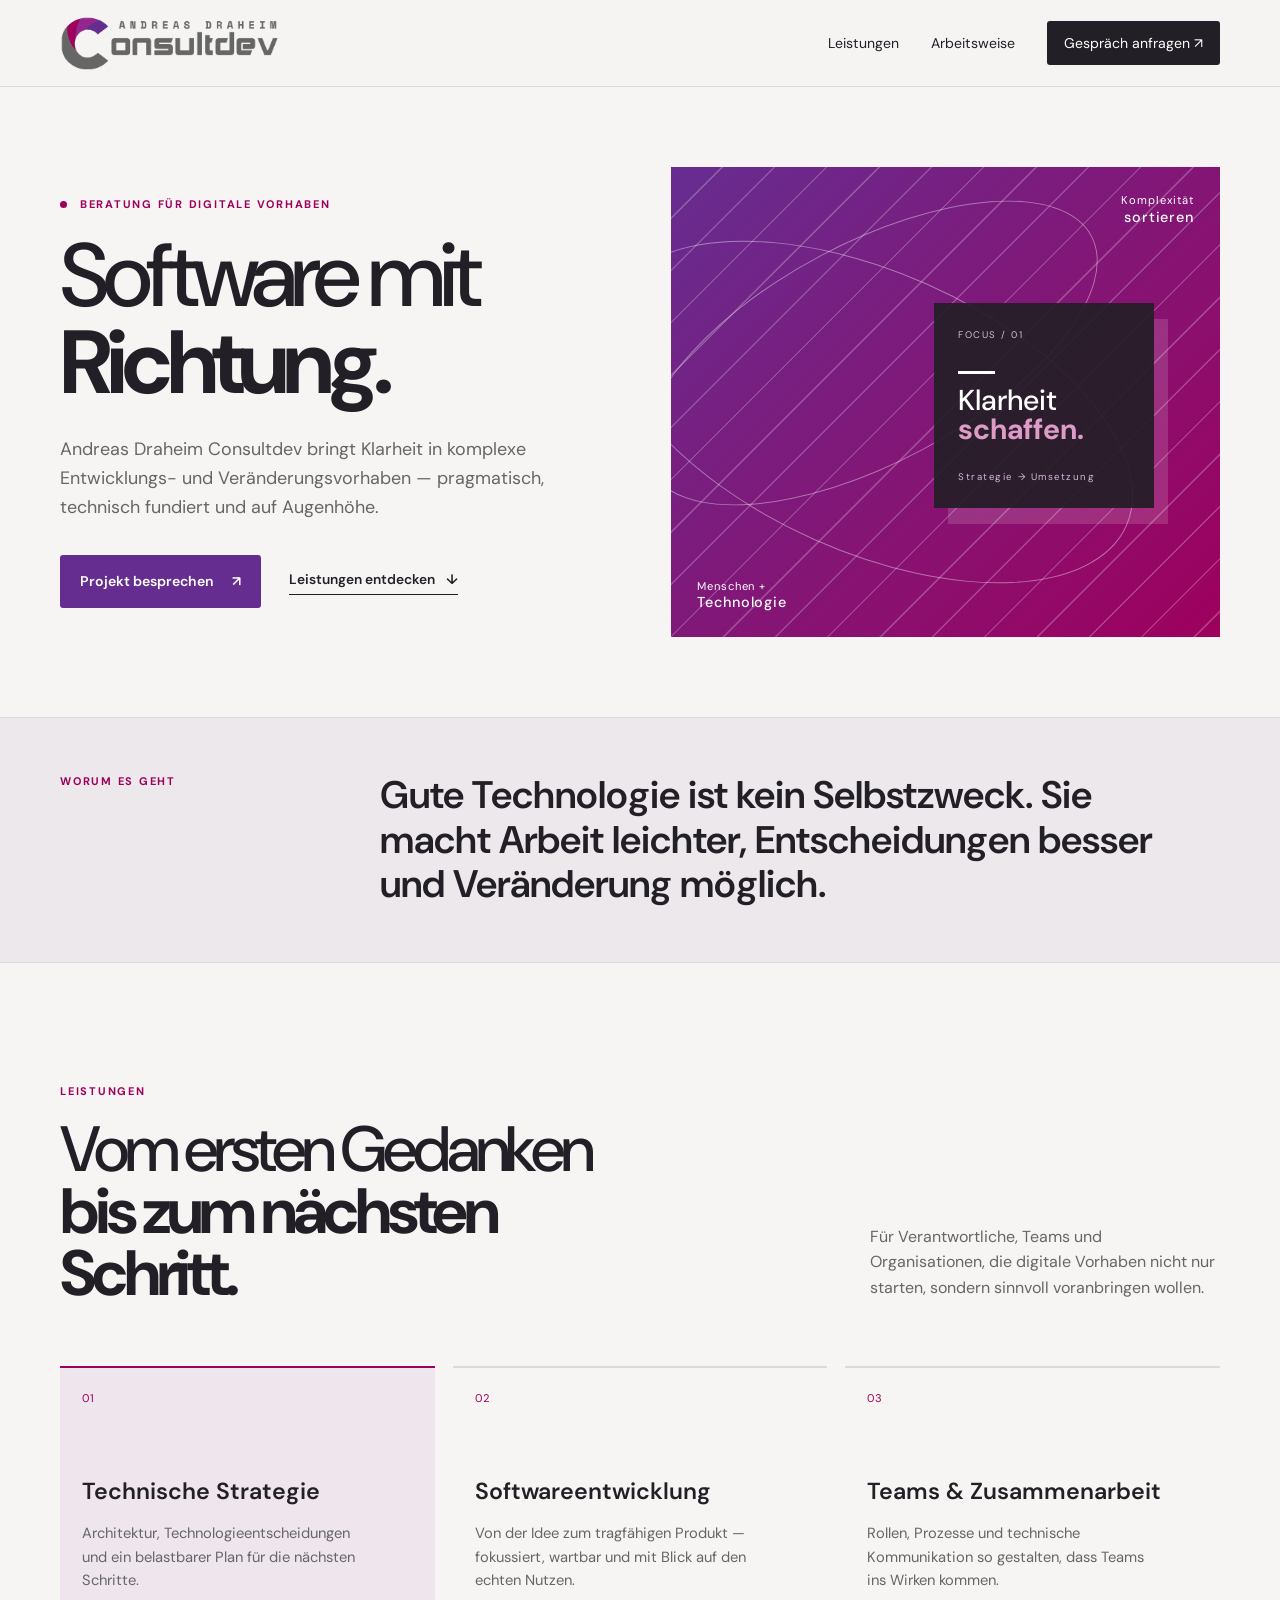
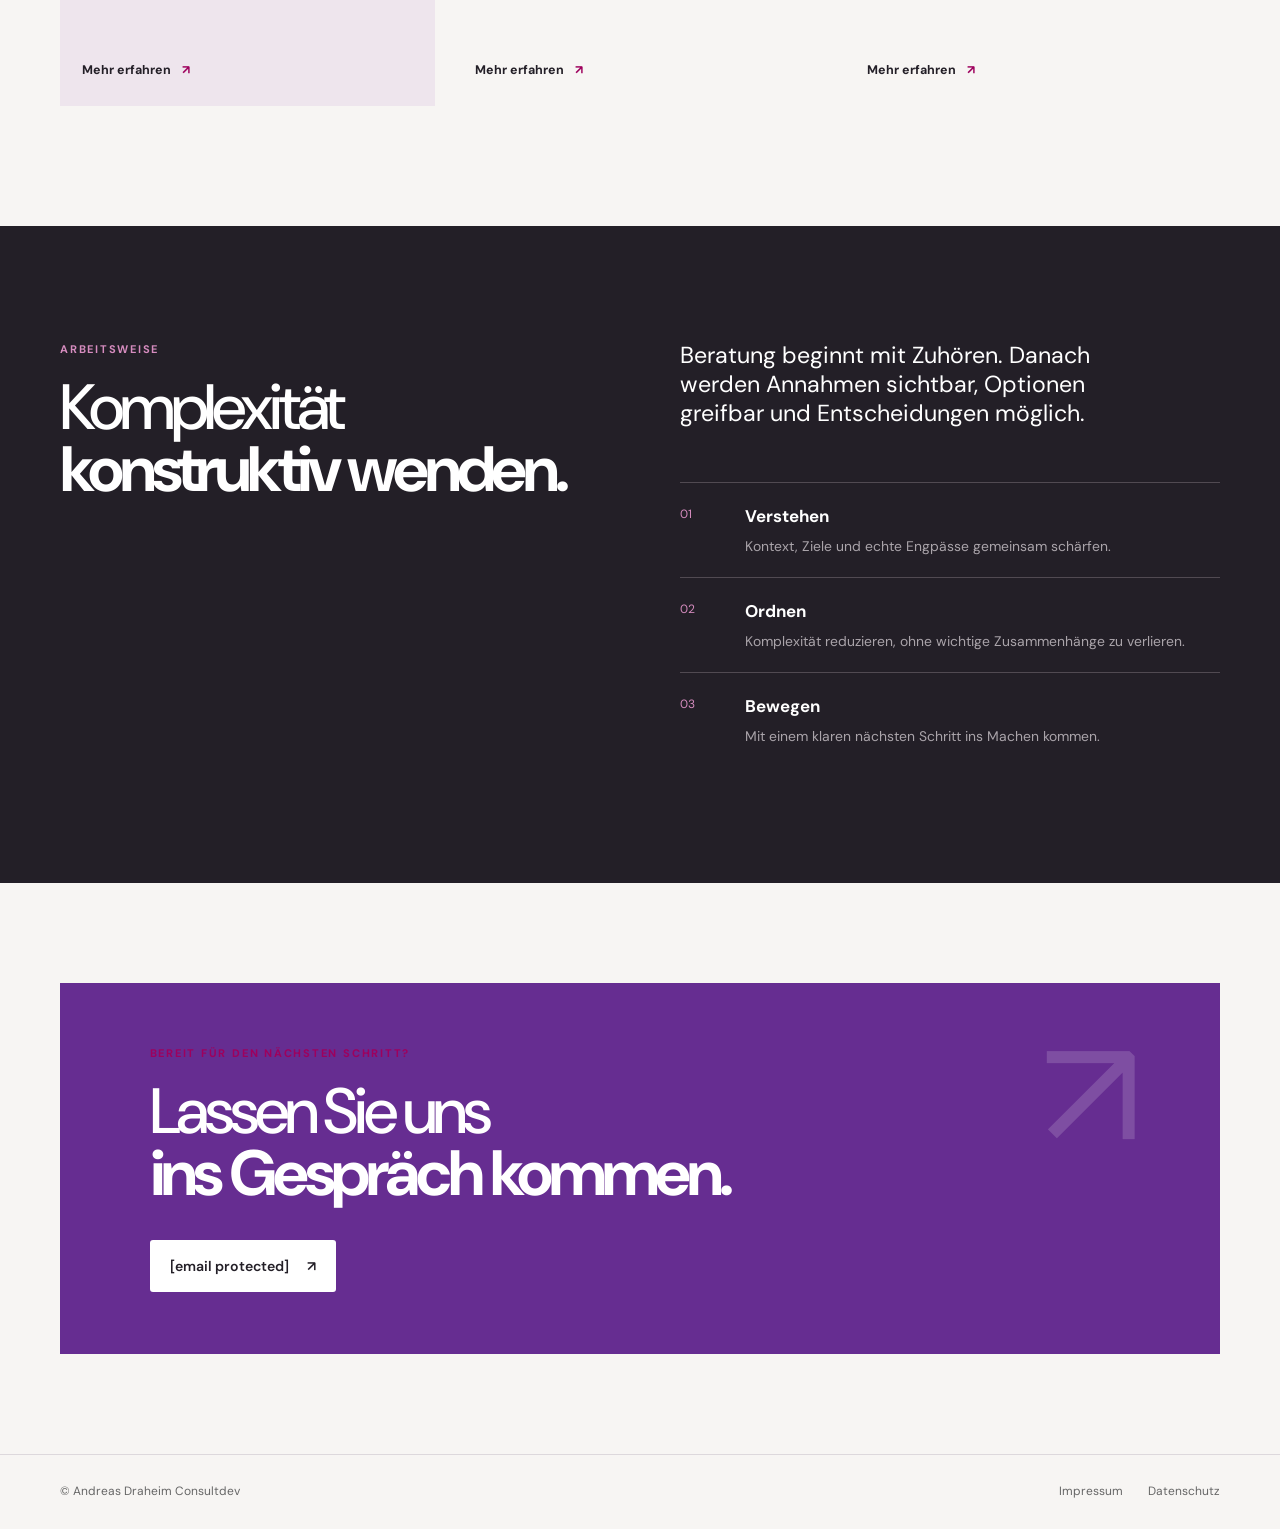
==== index.html @ a20ee2ab "Initialer Commit für den ersten Entwurf eine Landing Page. Diverse Verbesserungen nötig" ====
<!doctype html>
<html lang="de">
<head>
  <meta charset="utf-8">
  <meta name="viewport" content="width=device-width, initial-scale=1">
  <meta name="description" content="Andreas Draheim Consultdev unterstützt Teams und Organisationen bei Softwareentwicklung, Architektur und wirksamer Zusammenarbeit.">
  <title>Andreas Draheim Consultdev — Software mit Richtung</title>
  <link rel="stylesheet" href="style.css">
</head>
<body>
  <a class="skip-link" href="#main-content">Zum Inhalt springen</a>
  <header class="site-header">
    <div class="shell nav-wrap">
      <a class="brand" href="index.html" aria-label="Andreas Draheim Consultdev – Startseite">
        <img src="assets/consultdev_main_logo.png" alt="Andreas Draheim Consultdev" class="brand-logo">
      </a>
      <nav aria-label="Hauptnavigation">
        <a href="#leistungen">Leistungen</a>
        <a href="#arbeitsweise">Arbeitsweise</a>
        <a class="nav-cta" href="/cdn-cgi/l/email-protection#0a6b646e786f6b79246e786b626f63674a696564797f667e6e6f7c246e6f">Gespräch anfragen <span aria-hidden="true">↗</span></a>
      </nav>
    </div>
  </header>

  <main id="main-content">
    <section class="hero shell" aria-labelledby="hero-title">
      <div class="hero-copy">
        <p class="eyebrow"><span class="eyebrow-dot" aria-hidden="true"></span> Beratung für digitale Vorhaben</p>
        <h1 id="hero-title">Software mit <em>Richtung.</em></h1>
        <p class="hero-lead">Andreas Draheim Consultdev bringt Klarheit in komplexe Entwicklungs- und Veränderungsvorhaben — pragmatisch, technisch fundiert und auf Augenhöhe.</p>
        <div class="hero-actions">
          <a class="button button-primary" href="/cdn-cgi/l/email-protection#e2838c8690878391cc8690838a878b8fa2818d8c91978e96868794cc8687">Projekt besprechen <span aria-hidden="true">↗</span></a>
          <a class="text-link" href="#leistungen">Leistungen entdecken <span aria-hidden="true">↓</span></a>
        </div>
      </div>
      <div class="hero-visual" aria-label="Abstrakte Darstellung von Klarheit und Verbindung">
        <div class="orbit orbit-one"></div><div class="orbit orbit-two"></div>
        <div class="signal-card"><span class="signal-label">FOCUS / 01</span><span class="signal-line"></span><strong>Klarheit<br><i>schaffen.</i></strong><span class="signal-caption">Strategie → Umsetzung</span></div>
        <span class="visual-note note-top">Komplexität<br><b>sortieren</b></span>
        <span class="visual-note note-bottom">Menschen +<br><b>Technologie</b></span>
      </div>
    </section>

    <section class="intro-band" aria-label="Positionierung">
      <div class="shell intro-grid"><p class="section-kicker">Worum es geht</p><p class="intro-statement">Gute Technologie ist kein Selbstzweck. Sie macht Arbeit leichter, Entscheidungen besser und Veränderung möglich.</p></div>
    </section>

    <section id="leistungen" class="section shell" aria-labelledby="services-title">
      <div class="section-heading"><div><p class="section-kicker">Leistungen</p><h2 id="services-title">Vom ersten Gedanken<br><em>bis zum nächsten Schritt.</em></h2></div><p class="section-aside">Für Verantwortliche, Teams und Organisationen, die digitale Vorhaben nicht nur starten, sondern sinnvoll voranbringen wollen.</p></div>
      <div class="service-grid">
        <article class="service-card featured"><span class="service-number">01</span><h3>Technische Strategie</h3><p>Architektur, Technologieentscheidungen und ein belastbarer Plan für die nächsten Schritte.</p><a href="/cdn-cgi/l/email-protection#1a7b747e687f7b69347e687b727f73775a797574696f766e7e7f6c347e7f" aria-label="Technische Strategie anfragen">Mehr erfahren <span aria-hidden="true">↗</span></a></article>
        <article class="service-card"><span class="service-number">02</span><h3>Softwareentwicklung</h3><p>Von der Idee zum tragfähigen Produkt — fokussiert, wartbar und mit Blick auf den echten Nutzen.</p><a href="/cdn-cgi/l/email-protection#a8c9c6ccdacdc9db86ccdac9c0cdc1c5e8cbc7c6dbddc4dccccdde86cccd" aria-label="Softwareentwicklung anfragen">Mehr erfahren <span aria-hidden="true">↗</span></a></article>
        <article class="service-card"><span class="service-number">03</span><h3>Teams &amp; Zusammenarbeit</h3><p>Rollen, Prozesse und technische Kommunikation so gestalten, dass Teams ins Wirken kommen.</p><a href="/cdn-cgi/l/email-protection#96f7f8f2e4f3f7e5b8f2e4f7fef3fffbd6f5f9f8e5e3fae2f2f3e0b8f2f3" aria-label="Beratung zu Teams und Zusammenarbeit anfragen">Mehr erfahren <span aria-hidden="true">↗</span></a></article>
      </div>
    </section>

    <section id="arbeitsweise" class="method-section" aria-labelledby="method-title">
      <div class="shell method-grid"><div><p class="section-kicker light">Arbeitsweise</p><h2 id="method-title">Komplexität<br><em>konstruktiv wenden.</em></h2></div><div class="method-content"><p class="large-copy">Beratung beginnt mit Zuhören. Danach werden Annahmen sichtbar, Optionen greifbar und Entscheidungen möglich.</p><ol class="steps"><li><span>01</span><div><strong>Verstehen</strong><p>Kontext, Ziele und echte Engpässe gemeinsam schärfen.</p></div></li><li><span>02</span><div><strong>Ordnen</strong><p>Komplexität reduzieren, ohne wichtige Zusammenhänge zu verlieren.</p></div></li><li><span>03</span><div><strong>Bewegen</strong><p>Mit einem klaren nächsten Schritt ins Machen kommen.</p></div></li></ol></div></div>
    </section>

    <section class="contact-section shell" aria-labelledby="contact-title"><div class="contact-panel"><p class="section-kicker">Bereit für den nächsten Schritt?</p><h2 id="contact-title">Lassen Sie uns<br><em>ins Gespräch kommen.</em></h2><a class="button button-light" href="/cdn-cgi/l/email-protection#11707f75637470623f7563707974787c51727e7f62647d657574673f7574"><span class="__cf_email__" data-cfemail="cbaaa5afb9aeaab8e5afb9aaa3aea2a68ba8a4a5b8bea7bfafaebde5afae">[email&#160;protected]</span> <span aria-hidden="true">↗</span></a></div></section>
  </main>

  <footer class="site-footer"><div class="shell footer-wrap"><p>© Andreas Draheim Consultdev</p><div><a href="impressum.html">Impressum</a><a href="dataprivacy.html">Datenschutz</a></div></div></footer>
<script data-cfasync="false" src="/cdn-cgi/scripts/5c5dd728/cloudflare-static/email-decode.min.js"></script><script type="module" src="https://static.cloudflareinsights.com/beacon.min.js/v4bc70e2c01a94c73b74392e4234840661791215815920" integrity="sha512-L0ha0OXavK/8okipN9F8BtP84dg9DUhPERbBXzwI6dgTA55d2+yweo3pn5CSFYs45/r8md2+xvUPtTdvTNRfjA==" data-cf-beacon='{"version":"2024.11.0","token":"8607d2a720d14b038279025b2b5a82e5","spa":2}' crossorigin="anonymous"></script>
</body>
</html>
---- style.css ----
@import url('https://fonts.googleapis.com/css2?family=DM+Sans:wght@400;500;600;700;800&display=swap');

:root {
    --ink: #231f27;
    --muted: #666;
    --purple: #662D91;
    --violet: #93278F;
    --magenta: #9E005D;
    --paper: #f7f5f3;
    --line: #ddd8dc;
    --white: #fff
}

* {
    box-sizing: border-box
}

html {
    scroll-behavior: smooth
}

body {
    margin: 0;
    background: var(--paper);
    color: var(--ink);
    font-family: 'DM Sans', sans-serif;
    line-height: 1.6
}

a {
    color: inherit;
    text-decoration: none
}

a:focus-visible,
button:focus-visible {
    outline: 3px solid #f5a4d1;
    outline-offset: 4px
}

.shell {
    width: min(1160px, calc(100% - 48px));
    margin-inline: auto
}

.skip-link {
    position: absolute;
    left: 1rem;
    top: -4rem;
    background: var(--ink);
    color: #fff;
    padding: .6rem 1rem;
    z-index: 10
}

.skip-link:focus {
    top: 1rem
}

.site-header {
    border-bottom: 1px solid var(--line);
    background: rgba(247, 245, 243, .92)
}

.nav-wrap,
.footer-wrap {
    min-height: 86px;
    display: flex;
    align-items: center;
    justify-content: space-between
}

.brand {
    display: inline-flex;
    align-items: center;
    justify-content: center;
    line-height: 0
}

.brand-logo {
    display: block;
    width: auto;
    height: 60px;
    max-width: 220px
}

.site-header nav {
    display: flex;
    align-items: center;
    gap: 32px;
    font-size: .88rem
}

.site-header nav a:not(.nav-cta):hover,
.footer-wrap a:hover {
    color: var(--magenta)
}

.nav-cta {
    color: #fff !important;
    background: var(--ink);
    padding: 11px 17px;
    border-radius: 3px
}

.nav-cta:hover {
    background: var(--purple)
}

.hero {
    min-height: 630px;
    display: grid;
    grid-template-columns: 1.02fr .98fr;
    align-items: center;
    gap: 40px
}

.eyebrow,
.section-kicker {
    color: var(--magenta);
    text-transform: uppercase;
    letter-spacing: .16em;
    font-size: .69rem;
    font-weight: 700;
    margin: 0 0 19px
}

.eyebrow-dot {
    display: inline-block;
    width: 7px;
    height: 7px;
    border-radius: 50%;
    background: var(--magenta);
    margin-right: 8px
}

.hero h1,
h2 {
    font-size: clamp(3.3rem, 7vw, 6.8rem);
    line-height: .97;
    letter-spacing: -.065em;
    margin: 0;
    font-weight: 500
}

.hero h1 em,
h2 em {
    color: inherit;
    font-style: normal;
    font-weight: 700
}

.hero-lead {
    max-width: 500px;
    color: var(--muted);
    font-size: 1.12rem;
    margin: 29px 0 34px
}

.hero-actions {
    display: flex;
    align-items: center;
    gap: 28px
}

.button {
    display: inline-flex;
    gap: 18px;
    align-items: center;
    padding: 15px 20px;
    font-weight: 600;
    font-size: .88rem;
    border-radius: 3px
}

.button-primary {
    background: var(--purple);
    color: #fff
}

.button-primary:hover {
    background: var(--magenta)
}

.text-link {
    font-size: .86rem;
    font-weight: 600;
    border-bottom: 1px solid var(--ink);
    padding-bottom: 4px
}

.text-link span {
    padding-left: 8px
}

.hero-visual {
    height: 470px;
    position: relative;
    background: linear-gradient(135deg, var(--purple), var(--magenta));
    overflow: hidden
}

.hero-visual:before {
    content: '';
    position: absolute;
    inset: 0;
    opacity: .23;
    background: repeating-linear-gradient(135deg, transparent 0 35px, #fff 36px 37px)
}

.orbit {
    position: absolute;
    border: 1px solid rgba(255, 255, 255, .4);
    border-radius: 50%;
    transform: rotate(-28deg)
}

.orbit-one {
    width: 500px;
    height: 220px;
    top: 76px;
    left: -50px
}

.orbit-two {
    width: 560px;
    height: 280px;
    top: 105px;
    left: -80px;
    transform: rotate(24deg)
}

.signal-card {
    position: absolute;
    right: 12%;
    top: 29%;
    width: 220px;
    height: 205px;
    background: rgba(35, 31, 39, .92);
    color: #fff;
    padding: 24px;
    display: flex;
    flex-direction: column;
    box-shadow: 14px 16px 0 rgba(255, 255, 255, .14)
}

.signal-label,
.signal-caption {
    font-size: .6rem;
    letter-spacing: .16em;
    color: #d5bbda
}

.signal-line {
    width: 37px;
    height: 3px;
    background: #fff;
    margin: 28px 0 12px
}

.signal-card strong {
    font-size: 1.8rem;
    line-height: 1.02;
    font-weight: 500
}

.signal-card i {
    color: #dd9bc8;
    font-style: normal;
    font-family: inherit;
    font-weight: 700
}

.signal-caption {
    margin-top: auto
}

.visual-note {
    position: absolute;
    color: #fff;
    font-size: .7rem;
    letter-spacing: .08em;
    line-height: 1.3
}

.visual-note b {
    font-weight: 500;
    font-size: .9rem
}

.note-top {
    top: 26px;
    right: 26px;
    text-align: right
}

.note-bottom {
    bottom: 25px;
    left: 26px
}

.intro-band {
    background: #ece8ec;
    border-top: 1px solid var(--line);
    border-bottom: 1px solid var(--line)
}

.intro-grid {
    display: grid;
    grid-template-columns: 1fr 3fr;
    gap: 40px;
    padding: 55px 0
}

.intro-statement {
    font-size: clamp(1.7rem, 3vw, 2.7rem);
    line-height: 1.16;
    max-width: 820px;
    margin: 0;
    color: var(--ink);
    font-weight: 600
}

.section {
    padding-block: 120px
}

.section-heading {
    display: grid;
    grid-template-columns: 1fr 1fr;
    gap: 50px;
    align-items: end;
    margin-bottom: 60px
}

.section-heading h2,
.method-section h2,
.contact-panel h2 {
    font-size: clamp(2.8rem, 5vw, 5.2rem)
}

.section-aside {
    color: var(--muted);
    max-width: 350px;
    margin: 0 0 5px;
    justify-self: end
}

.service-grid {
    display: grid;
    grid-template-columns: repeat(3, 1fr);
    gap: 18px
}

.service-card {
    min-height: 340px;
    border-top: 2px solid var(--line);
    padding: 22px 22px 25px;
    display: flex;
    flex-direction: column
}

.service-card.featured {
    border-color: var(--magenta);
    background: #eee5ed
}

.service-number {
    font-size: .7rem;
    color: var(--magenta);
    letter-spacing: .1em
}

.service-card h3 {
    font-size: 1.45rem;
    line-height: 1.1;
    font-weight: 600;
    margin: 72px 0 17px
}

.service-card p {
    color: var(--muted);
    font-size: .92rem;
    margin: 0;
    max-width: 280px
}

.service-card a {
    margin-top: auto;
    font-size: .78rem;
    font-weight: 700
}

.service-card a span {
    color: var(--magenta);
    padding-left: 8px
}

.method-section {
    background: var(--ink);
    color: #fff;
    padding: 115px 0
}

.method-grid {
    display: grid;
    grid-template-columns: 1fr 1fr;
    gap: 80px
}

.light {
    color: #d68cbf
}

.method-section h2 em {
    color: inherit
}

.large-copy {
    font-size: 1.45rem;
    line-height: 1.25;
    max-width: 460px;
    margin: 0 0 54px
}

.steps {
    list-style: none;
    padding: 0;
    margin: 0
}

.steps li {
    display: grid;
    grid-template-columns: 48px 1fr;
    gap: 17px;
    border-top: 1px solid #514a52;
    padding: 20px 0
}

.steps li>span {
    color: #d68cbf;
    font-size: .75rem;
    padding-top: 2px
}

.steps strong {
    font-size: 1.06rem
}

.steps p {
    color: #aaa4aa;
    font-size: .87rem;
    margin: 5px 0 0
}

.contact-section {
    padding-block: 100px
}

.contact-panel {
    background: var(--purple);
    color: #fff;
    padding: 62px clamp(28px, 7vw, 100px);
    position: relative;
    overflow: hidden
}

.contact-panel:after {
    content: '↗';
    position: absolute;
    right: 7%;
    top: 33px;
    color: rgba(255, 255, 255, .16);
    font-size: 10rem;
    line-height: 1
}

.contact-panel h2 {
    position: relative;
    z-index: 1;
    margin-bottom: 34px
}

.contact-panel h2 em {
    color: inherit
}

.button-light {
    position: relative;
    z-index: 1;
    background: #fff;
    color: var(--ink)
}

.button-light:hover {
    background: #f1d7ec
}

.site-footer {
    border-top: 1px solid var(--line);
    color: var(--muted);
    font-size: .75rem
}

.footer-wrap {
    min-height: 74px
}

.footer-wrap p {
    margin: 0
}

.footer-wrap div {
    display: flex;
    gap: 25px
}

@media(max-width:760px) {
    .shell {
        width: min(100% - 32px, 560px)
    }

    .site-header nav a:not(.nav-cta) {
        display: none
    }

    .nav-wrap {
        min-height: 72px
    }

    .nav-cta {
        padding: 9px 12px
    }

    .hero {
        grid-template-columns: 1fr;
        min-height: auto;
        padding-block: 75px
    }

    .hero h1 {
        font-size: clamp(3.5rem, 16vw, 5rem)
    }

    .hero-visual {
        height: 360px;
        margin-top: 10px
    }

    .signal-card {
        right: 11%;
        top: 24%;
        width: 190px;
        height: 185px
    }

    .intro-grid,
    .section-heading,
    .method-grid {
        grid-template-columns: 1fr;
        gap: 20px
    }

    .intro-grid {
        padding-block: 42px
    }

    .section {
        padding-block: 78px
    }

    .section-heading {
        margin-bottom: 40px
    }

    .section-aside {
        justify-self: start
    }

    .service-grid {
        grid-template-columns: 1fr;
        gap: 28px
    }

    .service-card {
        min-height: 280px
    }

    .service-card h3 {
        margin-top: 48px
    }

    .method-section {
        padding-block: 78px
    }

    .method-grid {
        gap: 50px
    }

    .contact-section {
        padding-block: 65px
    }

    .contact-panel {
        padding: 46px 25px
    }

    .contact-panel h2 {
        font-size: 3rem
    }

    .footer-wrap {
        padding-block: 20px;
        align-items: flex-start;
        gap: 15px;
        flex-direction: column
    }

    .footer-wrap div {
        gap: 17px
    }
}

/* Legal pages */
.legal-page {
    padding-block: 100px 130px;
    min-height: calc(100vh - 160px)
}

.legal-page h1 {
    font-size: clamp(3rem, 7vw, 6rem);
    letter-spacing: -.06em;
    line-height: 1;
    margin: 0 0 22px
}

.legal-intro {
    color: var(--ink);
    font-size: 1.5rem;
    font-weight: 600;
    margin: 0 0 65px
}

.legal-block {
    max-width: 760px;
    border-top: 1px solid var(--line);
    padding-top: 35px
}

.legal-block h2 {
    font-family: 'DM Sans', sans-serif;
    font-size: 1.25rem;
    letter-spacing: -.02em;
    font-weight: 600;
    margin: 36px 0 10px
}

.legal-block h2:first-child {
    margin-top: 0
}

.legal-block p {
    color: var(--muted);
    font-size: .96rem
}

.legal-block a {
    color: var(--purple);
    text-decoration: underline;
    text-underline-offset: 3px
}

.notice {
    background: #eee5ed;
    border-left: 4px solid var(--magenta);
    padding: 20px 24px;
    margin-top: 36px
}

.notice strong {
    color: var(--ink)
}

.notice p {
    margin: 7px 0 0;
    font-size: .88rem
}

.notice.draft {
    margin: 0 0 42px;
    max-width: 760px;
    background: #f4e9ef
}
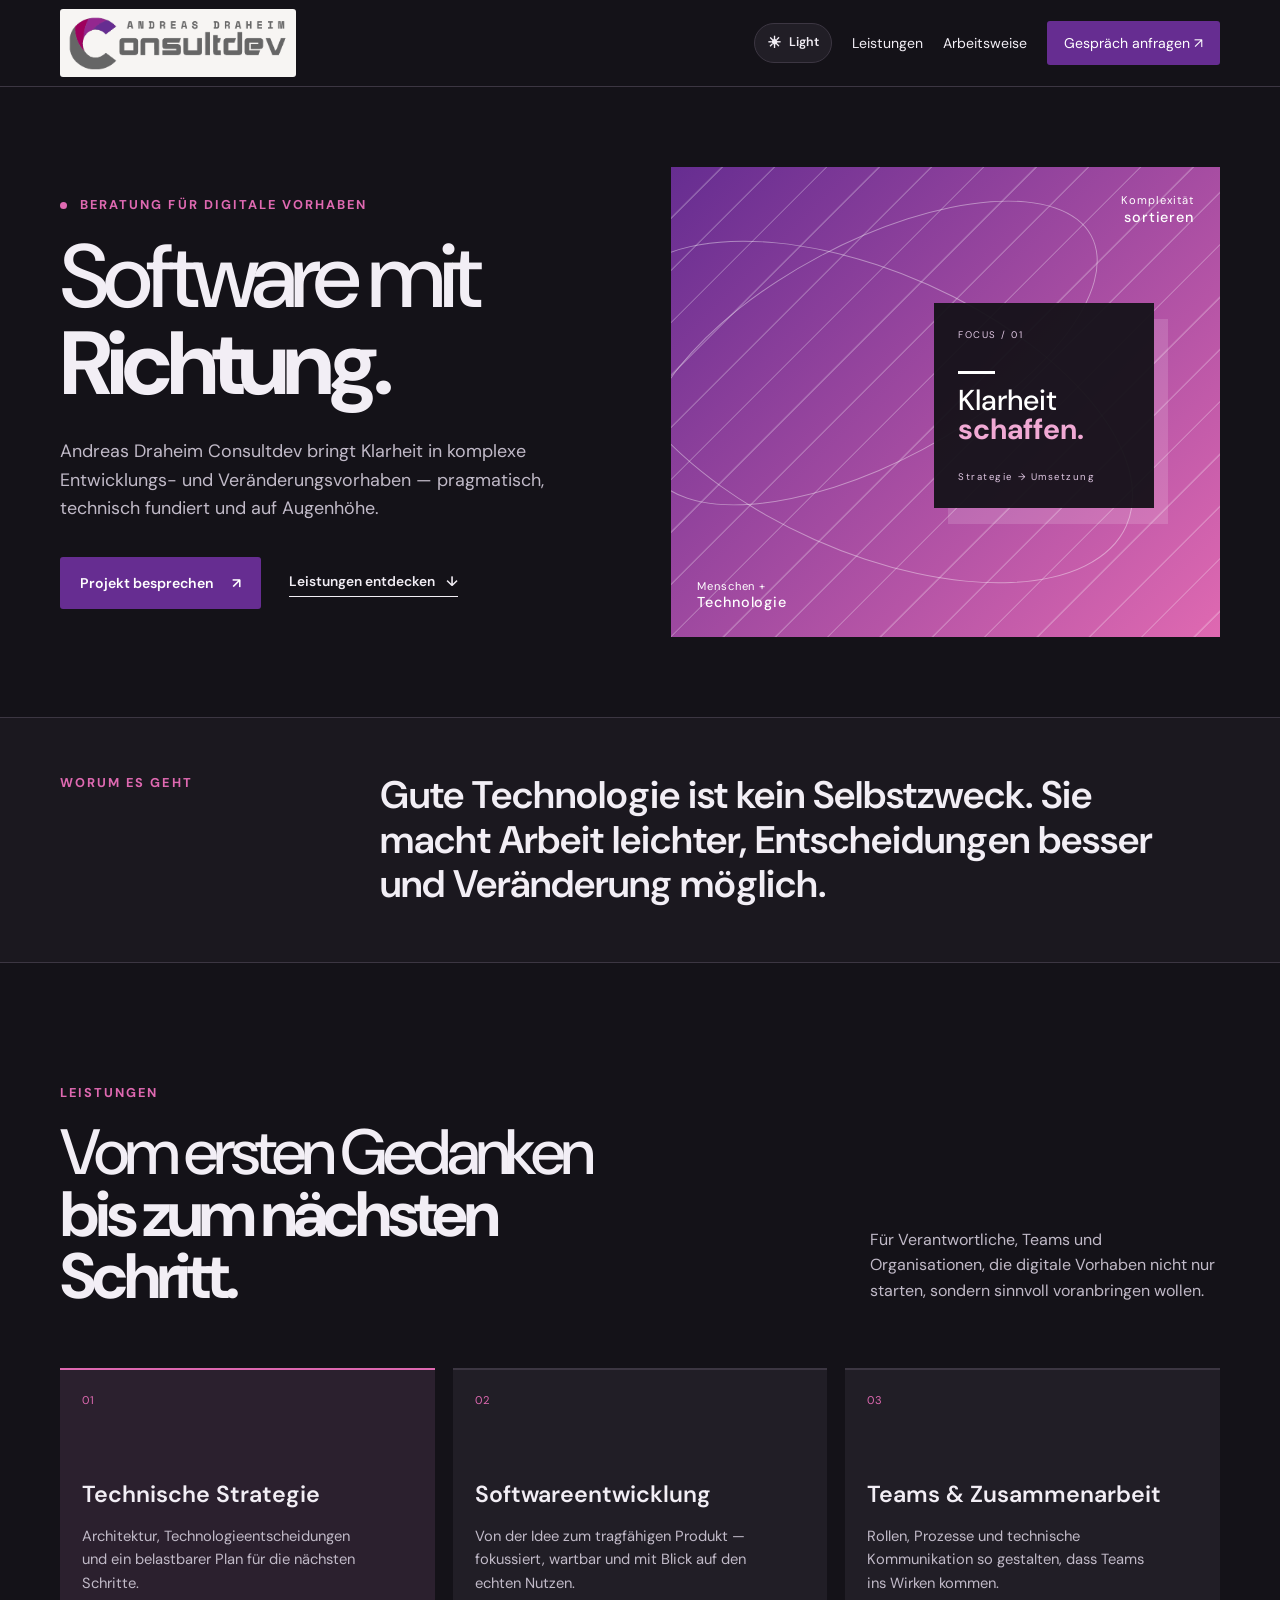
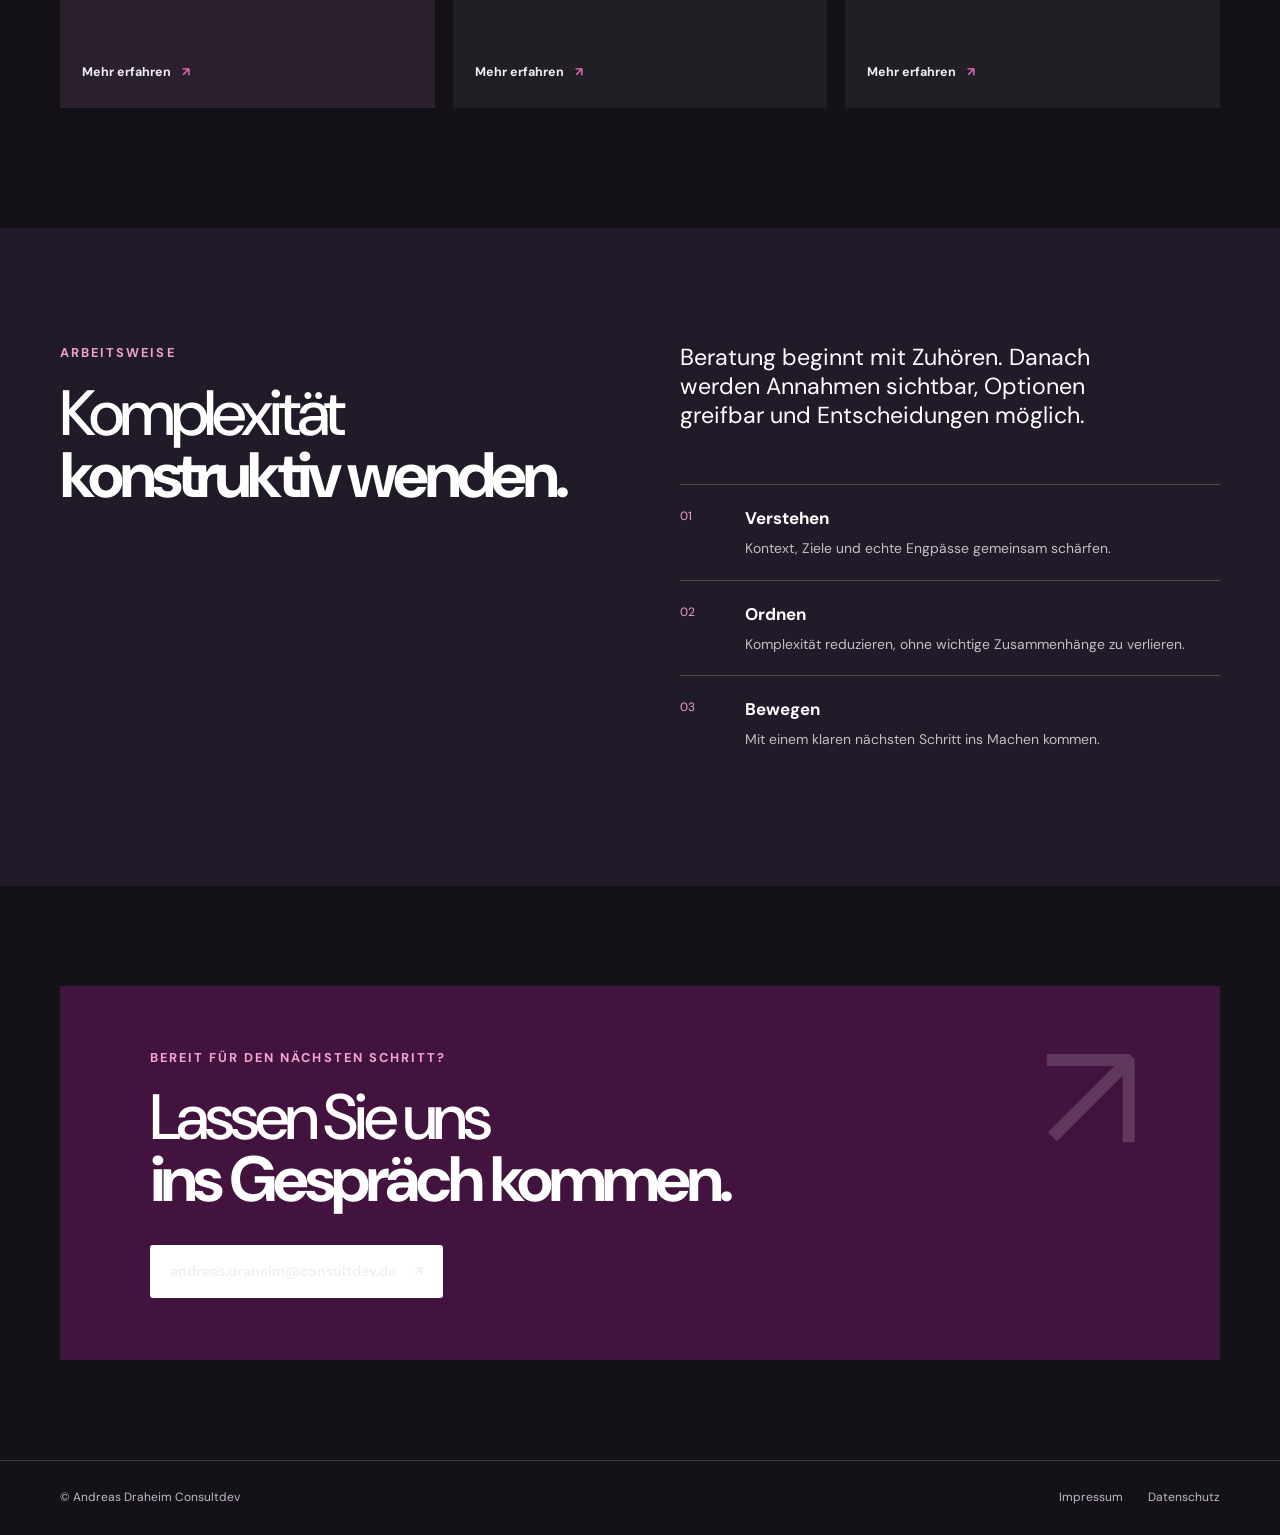
==== commit 3fb1c9cf: "Neuer Version mit Dark/Light Theme." ====
--- a/index.html
+++ b/index.html
@@ -7,7 +7,7 @@
   <title>Andreas Draheim Consultdev — Software mit Richtung</title>
   <link rel="stylesheet" href="style.css">
 </head>
-<body>
+<body data-theme="dark">
   <a class="skip-link" href="#main-content">Zum Inhalt springen</a>
   <header class="site-header">
     <div class="shell nav-wrap">
@@ -15,9 +15,13 @@
         <img src="assets/consultdev_main_logo.png" alt="Andreas Draheim Consultdev" class="brand-logo">
       </a>
       <nav aria-label="Hauptnavigation">
+        <button class="theme-toggle" type="button" aria-label="Farbschema umschalten" aria-pressed="true">
+          <span class="theme-toggle-icon" aria-hidden="true">☀</span>
+          <span class="theme-toggle-text">Light</span>
+        </button>
         <a href="#leistungen">Leistungen</a>
         <a href="#arbeitsweise">Arbeitsweise</a>
-        <a class="nav-cta" href="/cdn-cgi/l/email-protection#0a6b646e786f6b79246e786b626f63674a696564797f667e6e6f7c246e6f">Gespräch anfragen <span aria-hidden="true">↗</span></a>
+        <a class="nav-cta" href="mailto:andreas.draheim@consultdev.de"><span class="nav-cta-desktop">Gespräch anfragen</span><span class="nav-cta-mobile">Kontakt</span> <span aria-hidden="true">↗</span></a>
       </nav>
     </div>
   </header>
@@ -29,7 +33,7 @@
         <h1 id="hero-title">Software mit <em>Richtung.</em></h1>
         <p class="hero-lead">Andreas Draheim Consultdev bringt Klarheit in komplexe Entwicklungs- und Veränderungsvorhaben — pragmatisch, technisch fundiert und auf Augenhöhe.</p>
         <div class="hero-actions">
-          <a class="button button-primary" href="/cdn-cgi/l/email-protection#e2838c8690878391cc8690838a878b8fa2818d8c91978e96868794cc8687">Projekt besprechen <span aria-hidden="true">↗</span></a>
+          <a class="button button-primary" href="mailto:andreas.draheim@consultdev.de">Projekt besprechen <span aria-hidden="true">↗</span></a>
           <a class="text-link" href="#leistungen">Leistungen entdecken <span aria-hidden="true">↓</span></a>
         </div>
       </div>
@@ -48,9 +52,9 @@
     <section id="leistungen" class="section shell" aria-labelledby="services-title">
       <div class="section-heading"><div><p class="section-kicker">Leistungen</p><h2 id="services-title">Vom ersten Gedanken<br><em>bis zum nächsten Schritt.</em></h2></div><p class="section-aside">Für Verantwortliche, Teams und Organisationen, die digitale Vorhaben nicht nur starten, sondern sinnvoll voranbringen wollen.</p></div>
       <div class="service-grid">
-        <article class="service-card featured"><span class="service-number">01</span><h3>Technische Strategie</h3><p>Architektur, Technologieentscheidungen und ein belastbarer Plan für die nächsten Schritte.</p><a href="/cdn-cgi/l/email-protection#1a7b747e687f7b69347e687b727f73775a797574696f766e7e7f6c347e7f" aria-label="Technische Strategie anfragen">Mehr erfahren <span aria-hidden="true">↗</span></a></article>
-        <article class="service-card"><span class="service-number">02</span><h3>Softwareentwicklung</h3><p>Von der Idee zum tragfähigen Produkt — fokussiert, wartbar und mit Blick auf den echten Nutzen.</p><a href="/cdn-cgi/l/email-protection#a8c9c6ccdacdc9db86ccdac9c0cdc1c5e8cbc7c6dbddc4dccccdde86cccd" aria-label="Softwareentwicklung anfragen">Mehr erfahren <span aria-hidden="true">↗</span></a></article>
-        <article class="service-card"><span class="service-number">03</span><h3>Teams &amp; Zusammenarbeit</h3><p>Rollen, Prozesse und technische Kommunikation so gestalten, dass Teams ins Wirken kommen.</p><a href="/cdn-cgi/l/email-protection#96f7f8f2e4f3f7e5b8f2e4f7fef3fffbd6f5f9f8e5e3fae2f2f3e0b8f2f3" aria-label="Beratung zu Teams und Zusammenarbeit anfragen">Mehr erfahren <span aria-hidden="true">↗</span></a></article>
+        <article class="service-card featured"><span class="service-number">01</span><h3>Technische Strategie</h3><p>Architektur, Technologieentscheidungen und ein belastbarer Plan für die nächsten Schritte.</p><a href="mailto:andreas.draheim@consultdev.de" aria-label="Technische Strategie anfragen">Mehr erfahren <span aria-hidden="true">↗</span></a></article>
+        <article class="service-card"><span class="service-number">02</span><h3>Softwareentwicklung</h3><p>Von der Idee zum tragfähigen Produkt — fokussiert, wartbar und mit Blick auf den echten Nutzen.</p><a href="mailto:andreas.draheim@consultdev.de" aria-label="Softwareentwicklung anfragen">Mehr erfahren <span aria-hidden="true">↗</span></a></article>
+        <article class="service-card"><span class="service-number">03</span><h3>Teams &amp; Zusammenarbeit</h3><p>Rollen, Prozesse und technische Kommunikation so gestalten, dass Teams ins Wirken kommen.</p><a href="mailto:andreas.draheim@consultdev.de" aria-label="Beratung zu Teams und Zusammenarbeit anfragen">Mehr erfahren <span aria-hidden="true">↗</span></a></article>
       </div>
     </section>
 
@@ -58,10 +62,30 @@
       <div class="shell method-grid"><div><p class="section-kicker light">Arbeitsweise</p><h2 id="method-title">Komplexität<br><em>konstruktiv wenden.</em></h2></div><div class="method-content"><p class="large-copy">Beratung beginnt mit Zuhören. Danach werden Annahmen sichtbar, Optionen greifbar und Entscheidungen möglich.</p><ol class="steps"><li><span>01</span><div><strong>Verstehen</strong><p>Kontext, Ziele und echte Engpässe gemeinsam schärfen.</p></div></li><li><span>02</span><div><strong>Ordnen</strong><p>Komplexität reduzieren, ohne wichtige Zusammenhänge zu verlieren.</p></div></li><li><span>03</span><div><strong>Bewegen</strong><p>Mit einem klaren nächsten Schritt ins Machen kommen.</p></div></li></ol></div></div>
     </section>
 
-    <section class="contact-section shell" aria-labelledby="contact-title"><div class="contact-panel"><p class="section-kicker">Bereit für den nächsten Schritt?</p><h2 id="contact-title">Lassen Sie uns<br><em>ins Gespräch kommen.</em></h2><a class="button button-light" href="/cdn-cgi/l/email-protection#11707f75637470623f7563707974787c51727e7f62647d657574673f7574"><span class="__cf_email__" data-cfemail="cbaaa5afb9aeaab8e5afb9aaa3aea2a68ba8a4a5b8bea7bfafaebde5afae">[email&#160;protected]</span> <span aria-hidden="true">↗</span></a></div></section>
+    <section class="contact-section shell" aria-labelledby="contact-title"><div class="contact-panel"><p class="section-kicker">Bereit für den nächsten Schritt?</p><h2 id="contact-title">Lassen Sie uns<br><em>ins Gespräch kommen.</em></h2><a class="button button-light" href="mailto:andreas.draheim@consultdev.de"><span>andreas.draheim@consultdev.de</span> <span aria-hidden="true">↗</span></a></div></section>
   </main>
 
   <footer class="site-footer"><div class="shell footer-wrap"><p>© Andreas Draheim Consultdev</p><div><a href="impressum.html">Impressum</a><a href="dataprivacy.html">Datenschutz</a></div></div></footer>
-<script data-cfasync="false" src="/cdn-cgi/scripts/5c5dd728/cloudflare-static/email-decode.min.js"></script><script type="module" src="https://static.cloudflareinsights.com/beacon.min.js/v4bc70e2c01a94c73b74392e4234840661791215815920" integrity="sha512-L0ha0OXavK/8okipN9F8BtP84dg9DUhPERbBXzwI6dgTA55d2+yweo3pn5CSFYs45/r8md2+xvUPtTdvTNRfjA==" data-cf-beacon='{"version":"2024.11.0","token":"8607d2a720d14b038279025b2b5a82e5","spa":2}' crossorigin="anonymous"></script>
+  <script>
+    (() => {
+      const body = document.body;
+      const theme = localStorage.getItem('consultdev-theme') || 'dark';
+      const toggle = document.querySelector('.theme-toggle');
+
+      const applyTheme = (nextTheme) => {
+        const isDark = nextTheme === 'dark';
+        body.dataset.theme = nextTheme;
+        localStorage.setItem('consultdev-theme', nextTheme);
+        toggle.setAttribute('aria-pressed', String(isDark));
+        toggle.querySelector('.theme-toggle-icon').textContent = isDark ? '☀' : '☾';
+        toggle.querySelector('.theme-toggle-text').textContent = isDark ? 'Light' : 'Dark';
+      };
+
+      applyTheme(theme);
+      toggle.addEventListener('click', () => {
+        applyTheme(body.dataset.theme === 'dark' ? 'light' : 'dark');
+      });
+    })();
+  </script>
 </body>
 </html>
--- a/style.css
+++ b/style.css
@@ -1,14 +1,82 @@
 @import url('https://fonts.googleapis.com/css2?family=DM+Sans:wght@400;500;600;700;800&display=swap');
 
 :root {
+    --ink: #f2eef5;
+    --inverse-ink: #fff;
+    --muted: #c1bac8;
+    --purple: #662D91;
+    --violet: #93278F;
+    --magenta: #df69b1;
+    --paper: #141218;
+    --page-background: var(--paper);
+    --page-text: var(--ink);
+    --line: #3c3642;
+    --white: #fff;
+    --surface: #211e26;
+    --surface-alt: #1b181f;
+    --surface-soft: #2b202e;
+    --header-bg: rgba(20, 18, 24, .96);
+    --focus: #f5a4d1;
+    --hero-muted: #e2c9e5;
+    --hero-accent: #f0a9d4;
+    --method-accent: #eea0d0;
+    --method-background: #211a28;
+    --method-line: #514a52;
+    --button-hover: #f1d7ec;
+    --notice: #29232e;
+    --notice-draft: #30232d;
+    --nav-hover: var(--magenta);
+    --button-text: #fff;
+    --nav-cta-background: var(--purple);
+    --nav-cta-hover: var(--magenta);
+    --skip-background: var(--purple);
+    --legal-link: #d2a0ec;
+    --logo-backing: #f7f5f3;
+    --button-dark: #231f27;
+    --shadow-soft: rgba(0, 0, 0, .3);
+    --hero-card: rgba(20, 17, 24, .94);
+    --hero-orbit: rgba(255, 255, 255, .4);
+    --hero-shadow: rgba(255, 255, 255, .14);
+    --contact-decoration: rgba(255, 255, 255, .16);
+    --contact-background: #43133f;
+    --contact-kicker: #f5a4d1;
+    --transparent: transparent;
+    --step-muted: #c5bdca;
+    --card-ink: var(--ink);
+    --link-border: var(--ink)
+}
+
+body[data-theme="light"] {
+    background-color: var(--page-background);
+    color: var(--page-text);
     --ink: #231f27;
     --muted: #666;
-    --purple: #662D91;
-    --violet: #93278F;
     --magenta: #9E005D;
     --paper: #f7f5f3;
+    --page-background: var(--paper);
+    --page-text: var(--ink);
     --line: #ddd8dc;
-    --white: #fff
+    --surface: #fff;
+    --surface-alt: #ece8ec;
+    --surface-soft: #f4eef5;
+    --header-bg: rgba(247, 245, 243, .92);
+    --hero-muted: #d5bbda;
+    --hero-accent: #dd9bc8;
+    --method-accent: #d68cbf;
+    --method-background: var(--ink);
+    --notice: #eee5ed;
+    --notice-draft: #f4e9ef;
+    --nav-hover: var(--magenta);
+    --nav-cta-background: var(--ink);
+    --nav-cta-hover: var(--purple);
+    --skip-background: var(--ink);
+    --legal-link: var(--purple);
+    --logo-backing: transparent;
+    --shadow-soft: rgba(35, 31, 39, .14);
+    --hero-card: rgba(35, 31, 39, .92);
+    --step-muted: #aaa4aa;
+    --card-ink: #231f27;
+    --link-border: var(--ink)
 }
 
 * {
@@ -21,10 +89,11 @@
 
 body {
     margin: 0;
-    background: var(--paper);
-    color: var(--ink);
+    background: var(--page-background);
+    color: var(--page-text);
     font-family: 'DM Sans', sans-serif;
-    line-height: 1.6
+    line-height: 1.6;
+    transition: background-color .2s ease, color .2s ease
 }
 
 a {
@@ -34,7 +103,7 @@
 
 a:focus-visible,
 button:focus-visible {
-    outline: 3px solid #f5a4d1;
+    outline: 3px solid var(--focus);
     outline-offset: 4px
 }
 
@@ -47,8 +116,8 @@
     position: absolute;
     left: 1rem;
     top: -4rem;
-    background: var(--ink);
-    color: #fff;
+    background: var(--skip-background);
+    color: var(--inverse-ink);
     padding: .6rem 1rem;
     z-index: 10
 }
@@ -59,7 +128,7 @@
 
 .site-header {
     border-bottom: 1px solid var(--line);
-    background: rgba(247, 245, 243, .92)
+    background: var(--header-bg)
 }
 
 .nav-wrap,
@@ -74,7 +143,10 @@
     display: inline-flex;
     align-items: center;
     justify-content: center;
-    line-height: 0
+    line-height: 0;
+    padding: 4px 8px;
+    border-radius: 3px;
+    background: var(--logo-backing)
 }
 
 .brand-logo {
@@ -87,24 +159,53 @@
 .site-header nav {
     display: flex;
     align-items: center;
-    gap: 32px;
+    gap: 20px;
     font-size: .88rem
+}
+
+.theme-toggle {
+    display: inline-flex;
+    align-items: center;
+    gap: 8px;
+    padding: 9px 12px;
+    border: 1px solid var(--line);
+    background: var(--surface);
+    color: var(--ink);
+    border-radius: 999px;
+    font: inherit;
+    font-size: .78rem;
+    font-weight: 600;
+    cursor: pointer;
+    transition: background-color .2s ease, border-color .2s ease, color .2s ease
+}
+
+.theme-toggle:hover {
+    border-color: var(--magenta)
+}
+
+.theme-toggle-icon {
+    font-size: 1rem;
+    line-height: 1
 }
 
 .site-header nav a:not(.nav-cta):hover,
 .footer-wrap a:hover {
-    color: var(--magenta)
+    color: var(--nav-hover)
 }
 
 .nav-cta {
-    color: #fff !important;
-    background: var(--ink);
+    color: var(--button-text);
+    background: var(--nav-cta-background);
     padding: 11px 17px;
     border-radius: 3px
 }
 
+.nav-cta-mobile {
+    display: none
+}
+
 .nav-cta:hover {
-    background: var(--purple)
+    background: var(--nav-cta-hover)
 }
 
 .hero {
@@ -120,7 +221,7 @@
     color: var(--magenta);
     text-transform: uppercase;
     letter-spacing: .16em;
-    font-size: .69rem;
+    font-size: .8rem;
     font-weight: 700;
     margin: 0 0 19px
 }
@@ -175,7 +276,7 @@
 
 .button-primary {
     background: var(--purple);
-    color: #fff
+    color: var(--inverse-ink)
 }
 
 .button-primary:hover {
@@ -205,12 +306,12 @@
     position: absolute;
     inset: 0;
     opacity: .23;
-    background: repeating-linear-gradient(135deg, transparent 0 35px, #fff 36px 37px)
+    background: repeating-linear-gradient(135deg, var(--transparent) 0 35px, var(--white) 36px 37px)
 }
 
 .orbit {
     position: absolute;
-    border: 1px solid rgba(255, 255, 255, .4);
+    border: 1px solid var(--hero-orbit);
     border-radius: 50%;
     transform: rotate(-28deg)
 }
@@ -236,25 +337,25 @@
     top: 29%;
     width: 220px;
     height: 205px;
-    background: rgba(35, 31, 39, .92);
-    color: #fff;
+    background: var(--hero-card);
+    color: var(--inverse-ink);
     padding: 24px;
     display: flex;
     flex-direction: column;
-    box-shadow: 14px 16px 0 rgba(255, 255, 255, .14)
+    box-shadow: 14px 16px 0 var(--hero-shadow)
 }
 
 .signal-label,
 .signal-caption {
     font-size: .6rem;
     letter-spacing: .16em;
-    color: #d5bbda
+    color: var(--hero-muted)
 }
 
 .signal-line {
     width: 37px;
     height: 3px;
-    background: #fff;
+    background: var(--white);
     margin: 28px 0 12px
 }
 
@@ -265,7 +366,7 @@
 }
 
 .signal-card i {
-    color: #dd9bc8;
+    color: var(--hero-accent);
     font-style: normal;
     font-family: inherit;
     font-weight: 700
@@ -277,7 +378,7 @@
 
 .visual-note {
     position: absolute;
-    color: #fff;
+    color: var(--inverse-ink);
     font-size: .7rem;
     letter-spacing: .08em;
     line-height: 1.3
@@ -300,7 +401,7 @@
 }
 
 .intro-band {
-    background: #ece8ec;
+    background: var(--surface-alt);
     border-top: 1px solid var(--line);
     border-bottom: 1px solid var(--line)
 }
@@ -355,6 +456,7 @@
 .service-card {
     min-height: 340px;
     border-top: 2px solid var(--line);
+    background: var(--surface);
     padding: 22px 22px 25px;
     display: flex;
     flex-direction: column
@@ -362,7 +464,7 @@
 
 .service-card.featured {
     border-color: var(--magenta);
-    background: #eee5ed
+    background: var(--surface-soft)
 }
 
 .service-number {
@@ -397,8 +499,8 @@
 }
 
 .method-section {
-    background: var(--ink);
-    color: #fff;
+    background: var(--method-background);
+    color: var(--inverse-ink);
     padding: 115px 0
 }
 
@@ -409,7 +511,7 @@
 }
 
 .light {
-    color: #d68cbf
+    color: var(--method-accent)
 }
 
 .method-section h2 em {
@@ -433,12 +535,12 @@
     display: grid;
     grid-template-columns: 48px 1fr;
     gap: 17px;
-    border-top: 1px solid #514a52;
+    border-top: 1px solid var(--method-line);
     padding: 20px 0
 }
 
 .steps li>span {
-    color: #d68cbf;
+    color: var(--method-accent);
     font-size: .75rem;
     padding-top: 2px
 }
@@ -448,7 +550,7 @@
 }
 
 .steps p {
-    color: #aaa4aa;
+    color: var(--step-muted);
     font-size: .87rem;
     margin: 5px 0 0
 }
@@ -458,11 +560,15 @@
 }
 
 .contact-panel {
-    background: var(--purple);
-    color: #fff;
+    background: var(--contact-background);
+    color: var(--inverse-ink);
     padding: 62px clamp(28px, 7vw, 100px);
     position: relative;
     overflow: hidden
+}
+
+.contact-panel .section-kicker {
+    color: var(--contact-kicker)
 }
 
 .contact-panel:after {
@@ -470,7 +576,7 @@
     position: absolute;
     right: 7%;
     top: 33px;
-    color: rgba(255, 255, 255, .16);
+    color: var(--contact-decoration);
     font-size: 10rem;
     line-height: 1
 }
@@ -488,16 +594,17 @@
 .button-light {
     position: relative;
     z-index: 1;
-    background: #fff;
+    background: var(--white);
     color: var(--ink)
 }
 
 .button-light:hover {
-    background: #f1d7ec
+    background: var(--button-hover)
 }
 
 .site-footer {
     border-top: 1px solid var(--line);
+    background: var(--paper);
     color: var(--muted);
     font-size: .75rem
 }
@@ -520,16 +627,45 @@
         width: min(100% - 32px, 560px)
     }
 
-    .site-header nav a:not(.nav-cta) {
+    .site-header nav a:not(.nav-cta, .theme-toggle) {
         display: none
+    }
+
+    .site-header nav {
+        gap: 8px;
+        flex-shrink: 0
     }
 
     .nav-wrap {
         min-height: 72px
     }
 
+    .brand {
+        padding: 3px 6px
+    }
+
+    .brand-logo {
+        height: 40px;
+        max-width: 148px
+    }
+
+    .nav-cta-desktop {
+        display: none
+    }
+
+    .nav-cta-mobile {
+        display: inline
+    }
+
+    .theme-toggle {
+        gap: 6px;
+        padding: 7px 8px;
+        font-size: .72rem
+    }
+
     .nav-cta {
-        padding: 9px 12px
+        padding: 8px 9px;
+        font-size: .72rem
     }
 
     .hero {
@@ -619,6 +755,31 @@
 
     .footer-wrap div {
         gap: 17px
+    }
+}
+
+@media(max-width:360px) {
+    .brand-logo {
+        height: 32px;
+        max-width: 118px
+    }
+
+    .brand {
+        padding: 3px 4px
+    }
+
+    .site-header nav {
+        gap: 5px
+    }
+
+    .theme-toggle {
+        gap: 5px;
+        padding: 6px 7px
+    }
+
+    .nav-cta {
+        padding: 7px;
+        font-size: .65rem
     }
 }
 
@@ -666,13 +827,13 @@
 }
 
 .legal-block a {
-    color: var(--purple);
+    color: var(--legal-link);
     text-decoration: underline;
     text-underline-offset: 3px
 }
 
 .notice {
-    background: #eee5ed;
+    background: var(--notice);
     border-left: 4px solid var(--magenta);
     padding: 20px 24px;
     margin-top: 36px
@@ -690,5 +851,5 @@
 .notice.draft {
     margin: 0 0 42px;
     max-width: 760px;
-    background: #f4e9ef
+    background: var(--notice-draft)
 }
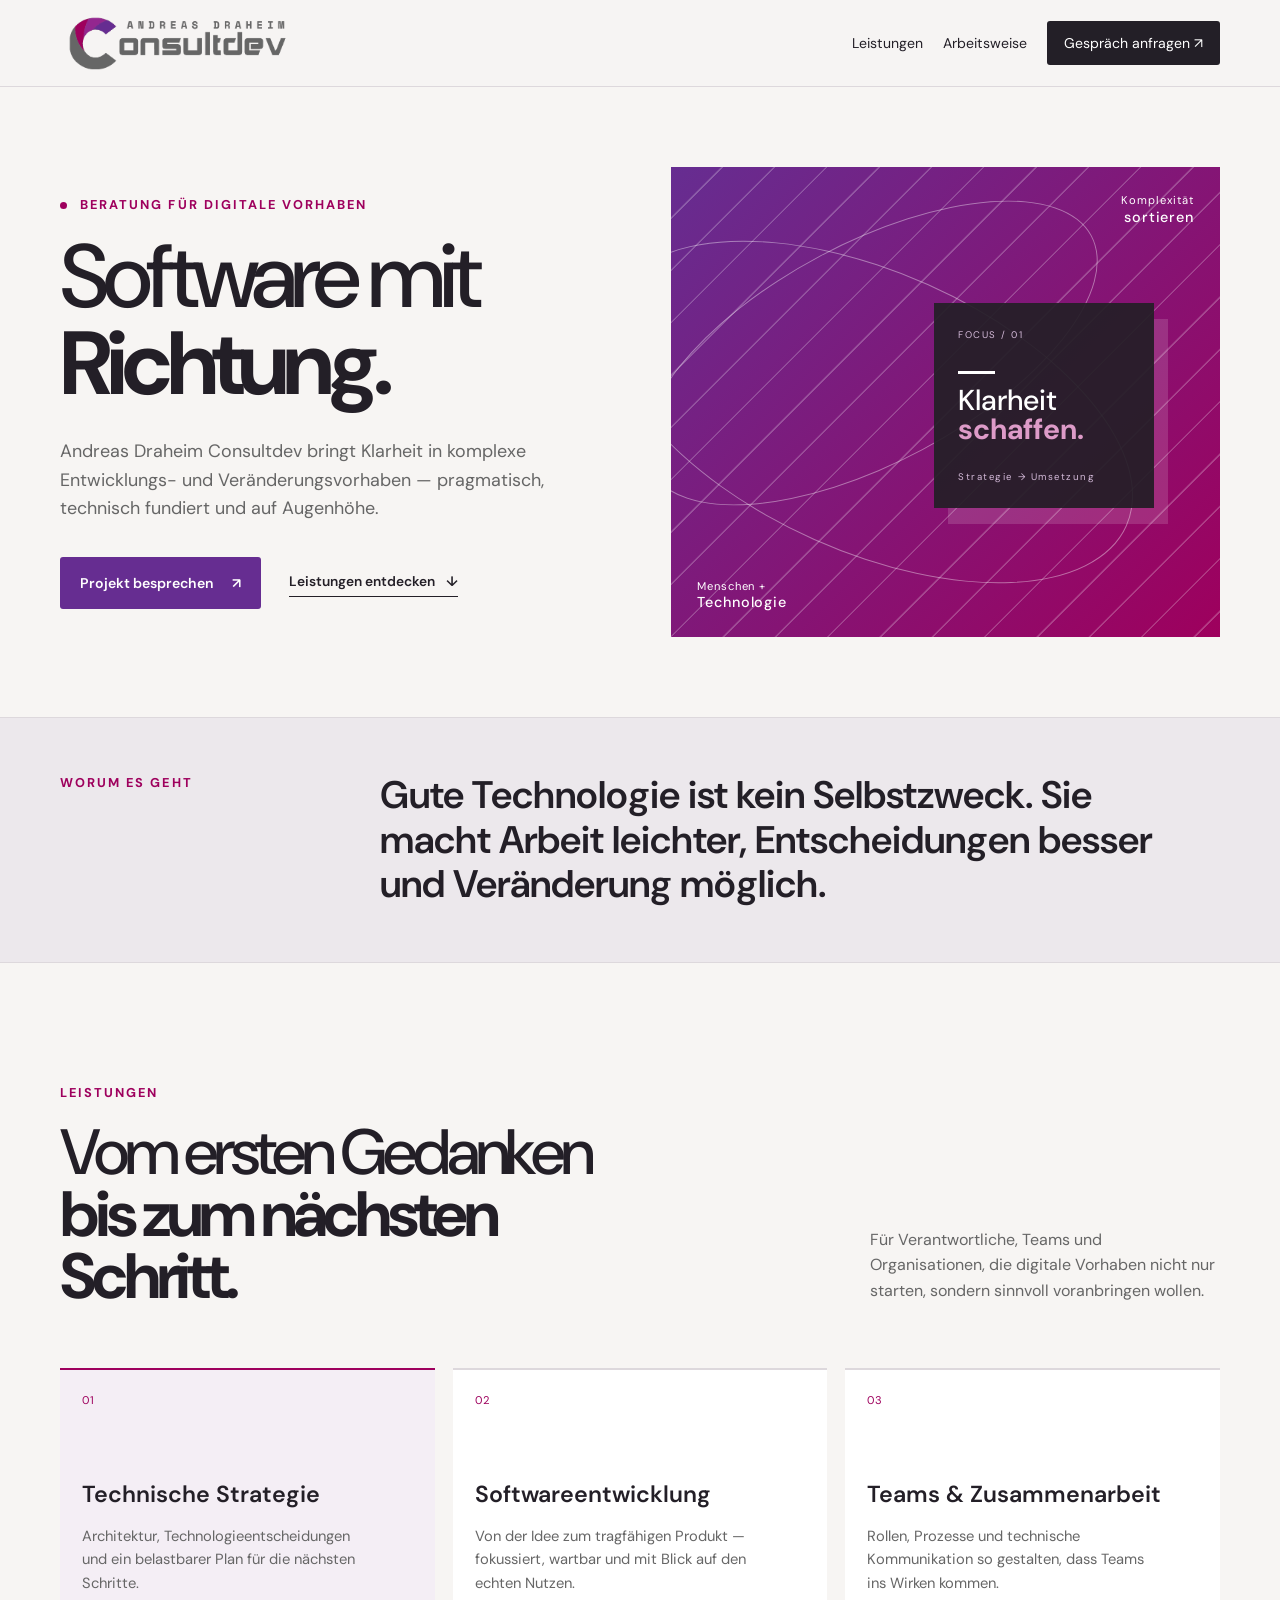
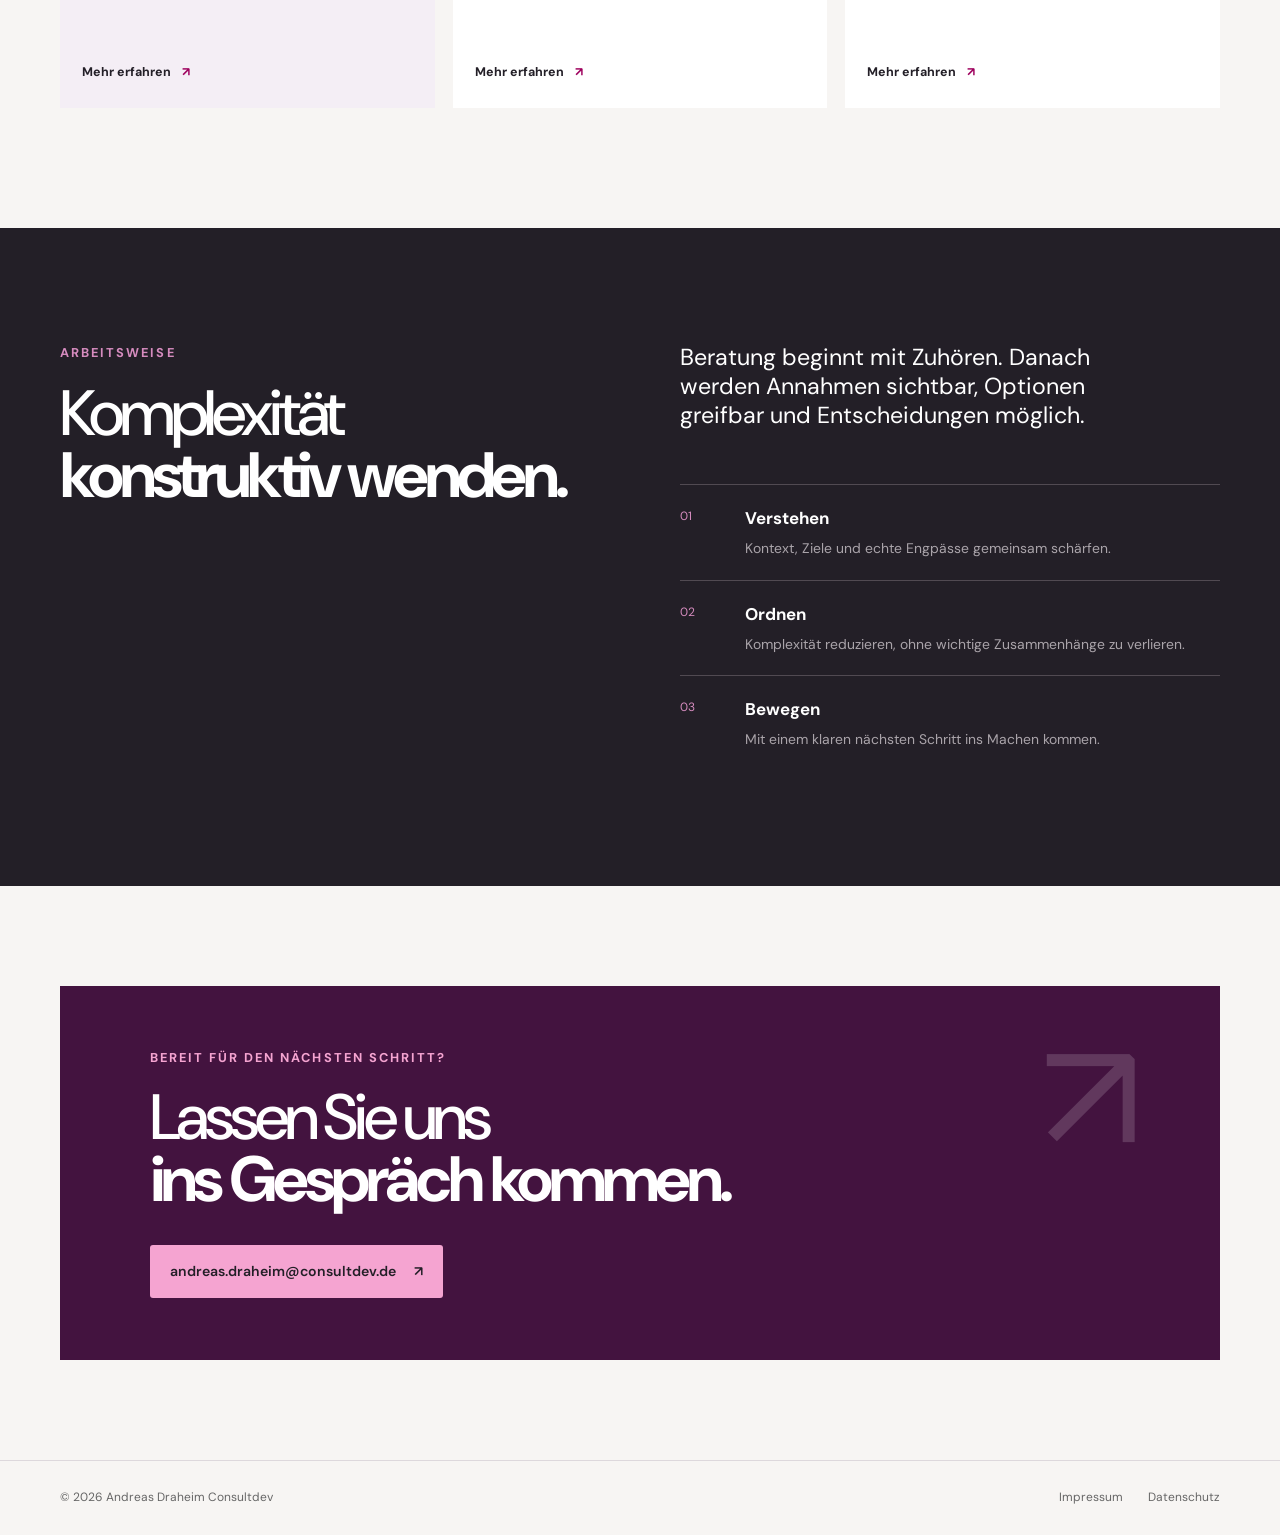
==== commit e5c4f7cc: "Weiter optimierter content, Farben angepasst, Copyright year hinzugefügt..." ====
--- a/index.html
+++ b/index.html
@@ -7,7 +7,7 @@
   <title>Andreas Draheim Consultdev — Software mit Richtung</title>
   <link rel="stylesheet" href="style.css">
 </head>
-<body data-theme="dark">
+<body>
   <a class="skip-link" href="#main-content">Zum Inhalt springen</a>
   <header class="site-header">
     <div class="shell nav-wrap">
@@ -15,10 +15,6 @@
         <img src="assets/consultdev_main_logo.png" alt="Andreas Draheim Consultdev" class="brand-logo">
       </a>
       <nav aria-label="Hauptnavigation">
-        <button class="theme-toggle" type="button" aria-label="Farbschema umschalten" aria-pressed="true">
-          <span class="theme-toggle-icon" aria-hidden="true">☀</span>
-          <span class="theme-toggle-text">Light</span>
-        </button>
         <a href="#leistungen">Leistungen</a>
         <a href="#arbeitsweise">Arbeitsweise</a>
         <a class="nav-cta" href="mailto:andreas.draheim@consultdev.de"><span class="nav-cta-desktop">Gespräch anfragen</span><span class="nav-cta-mobile">Kontakt</span> <span aria-hidden="true">↗</span></a>
@@ -65,27 +61,11 @@
     <section class="contact-section shell" aria-labelledby="contact-title"><div class="contact-panel"><p class="section-kicker">Bereit für den nächsten Schritt?</p><h2 id="contact-title">Lassen Sie uns<br><em>ins Gespräch kommen.</em></h2><a class="button button-light" href="mailto:andreas.draheim@consultdev.de"><span>andreas.draheim@consultdev.de</span> <span aria-hidden="true">↗</span></a></div></section>
   </main>
 
-  <footer class="site-footer"><div class="shell footer-wrap"><p>© Andreas Draheim Consultdev</p><div><a href="impressum.html">Impressum</a><a href="dataprivacy.html">Datenschutz</a></div></div></footer>
+  <footer class="site-footer"><div class="shell footer-wrap"><p>© <span data-current-year></span> Andreas Draheim Consultdev</p><div><a href="impressum.html">Impressum</a><a href="dataprivacy.html">Datenschutz</a></div></div></footer>
   <script>
-    (() => {
-      const body = document.body;
-      const theme = localStorage.getItem('consultdev-theme') || 'dark';
-      const toggle = document.querySelector('.theme-toggle');
-
-      const applyTheme = (nextTheme) => {
-        const isDark = nextTheme === 'dark';
-        body.dataset.theme = nextTheme;
-        localStorage.setItem('consultdev-theme', nextTheme);
-        toggle.setAttribute('aria-pressed', String(isDark));
-        toggle.querySelector('.theme-toggle-icon').textContent = isDark ? '☀' : '☾';
-        toggle.querySelector('.theme-toggle-text').textContent = isDark ? 'Light' : 'Dark';
-      };
-
-      applyTheme(theme);
-      toggle.addEventListener('click', () => {
-        applyTheme(body.dataset.theme === 'dark' ? 'light' : 'dark');
-      });
-    })();
+    document.querySelectorAll('[data-current-year]').forEach((yearElement) => {
+      yearElement.textContent = new Date().getFullYear();
+    });
   </script>
 </body>
 </html>
--- a/style.css
+++ b/style.css
@@ -46,9 +46,8 @@
     --link-border: var(--ink)
 }
 
-body[data-theme="light"] {
-    background-color: var(--page-background);
-    color: var(--page-text);
+@media (prefers-color-scheme: light) {
+    :root {
     --ink: #231f27;
     --muted: #666;
     --magenta: #9E005D;
@@ -76,7 +75,8 @@
     --hero-card: rgba(35, 31, 39, .92);
     --step-muted: #aaa4aa;
     --card-ink: #231f27;
-    --link-border: var(--ink)
+        --link-border: var(--ink)
+    }
 }
 
 * {
@@ -161,31 +161,6 @@
     align-items: center;
     gap: 20px;
     font-size: .88rem
-}
-
-.theme-toggle {
-    display: inline-flex;
-    align-items: center;
-    gap: 8px;
-    padding: 9px 12px;
-    border: 1px solid var(--line);
-    background: var(--surface);
-    color: var(--ink);
-    border-radius: 999px;
-    font: inherit;
-    font-size: .78rem;
-    font-weight: 600;
-    cursor: pointer;
-    transition: background-color .2s ease, border-color .2s ease, color .2s ease
-}
-
-.theme-toggle:hover {
-    border-color: var(--magenta)
-}
-
-.theme-toggle-icon {
-    font-size: 1rem;
-    line-height: 1
 }
 
 .site-header nav a:not(.nav-cta):hover,
@@ -594,8 +569,8 @@
 .button-light {
     position: relative;
     z-index: 1;
-    background: var(--white);
-    color: var(--ink)
+    background: var(--contact-kicker);
+    color: var(--button-dark)
 }
 
 .button-light:hover {
@@ -627,7 +602,7 @@
         width: min(100% - 32px, 560px)
     }
 
-    .site-header nav a:not(.nav-cta, .theme-toggle) {
+    .site-header nav a:not(.nav-cta) {
         display: none
     }
 
@@ -655,12 +630,6 @@
 
     .nav-cta-mobile {
         display: inline
-    }
-
-    .theme-toggle {
-        gap: 6px;
-        padding: 7px 8px;
-        font-size: .72rem
     }
 
     .nav-cta {
@@ -770,11 +739,6 @@
 
     .site-header nav {
         gap: 5px
-    }
-
-    .theme-toggle {
-        gap: 5px;
-        padding: 6px 7px
     }
 
     .nav-cta {
